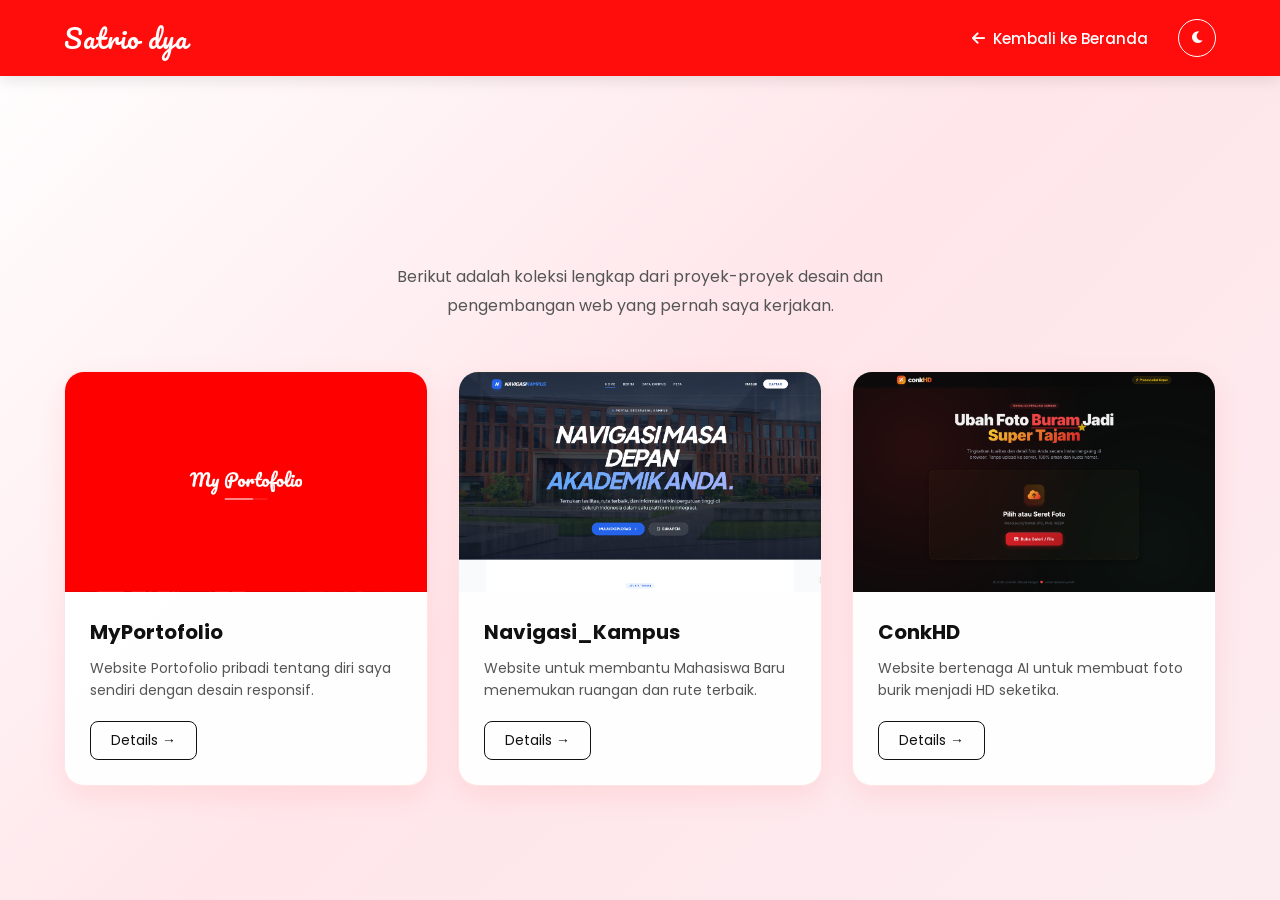
==== projects.html @ 65b89508 "first commit" ====
<!DOCTYPE html>
<html lang="id">
<head>
    <meta charset="UTF-8">
    <meta name="viewport" content="width=device-width, initial-scale=1.0">
    <title>All Projects | Satrio</title>
    <link href="https://fonts.googleapis.com/css2?family=Pacifico&family=Poppins:wght@300;400;500;600;700&display=swap" rel="stylesheet">
    <link rel="stylesheet" href="https://cdnjs.cloudflare.com/ajax/libs/font-awesome/6.0.0/css/all.min.css">
    <link rel="stylesheet" href="style.css">
</head>
<body>

<nav class="navbar">
    <div class="nav-container">
        <div class="logo">Satrio dya</div>
        <div class="nav-right" style="display: flex; align-items: center; gap: 30px;">
            <ul>
                <li>
                    <a href="index.html" class="nav-link" style="display: flex; align-items: center; gap: 8px;">
                        <i class="fas fa-arrow-left"></i> Kembali ke Beranda
                    </a>
                </li>
            </ul>
            <div class="nav-actions">
                <button id="theme-toggle" class="theme-btn" title="Ubah Tema"><i class="fas fa-moon"></i></button>
            </div>
        </div>
    </div>
</nav>

<section class="portfolio" style="padding-top: 150px; min-height: 100vh; display: flex; flex-direction: column; align-items: center;">
    <h2 class="section-title reveal-text">Semua Proyek Saya</h2>
    <p style="color: var(--text-muted); margin-bottom: 50px; text-align: center; max-width: 600px; line-height: 1.8;">
        Berikut adalah koleksi lengkap dari proyek-proyek desain dan pengembangan web yang pernah saya kerjakan.
    </p>
    
    <div class="project-grid" style="width: 100%; max-width: 1200px;">
        <div class="project-card">
            <div class="card-img"><img src="images/porto.png" alt="porto"></div>
            <div class="card-body">
                <h4>MyPortofolio</h4>
                <p>Website Portofolio pribadi tentang diri saya sendiri dengan desain responsif.</p>
                <a href="#" class="btn-details">Details <span>&rarr;</span></a>
            </div>
        </div>

        <div class="project-card">
            <div class="card-img"><img src="images/navi.png" alt="navigasi"></div>
            <div class="card-body">
                <h4>Navigasi_Kampus</h4>
                <p>Website untuk membantu Mahasiswa Baru menemukan ruangan dan rute terbaik.</p>
                <a href="#" class="btn-details">Details <span>&rarr;</span></a>
            </div>
        </div>

        <div class="project-card">
            <div class="card-img"><img src="images/conkhd.png" alt="HDImg"></div>
            <div class="card-body">
                <h4>ConkHD</h4>
                <p>Website bertenaga AI untuk membuat foto burik menjadi HD seketika.</p>
                <a href="#" class="btn-details">Details <span>&rarr;</span></a>
            </div>
        </div>
        
    </div>
</section>

<div id="project-modal" class="modal">
    <div class="modal-content">
        <span class="close-modal">&times;</span>
        <div class="modal-grid">
            <div class="modal-left">
                <h2 id="modal-title" class="highlight-text">Project Name</h2>
                <p id="modal-desc" style="opacity: 0.8; margin-bottom: 20px; line-height: 1.6;">Description...</p>
                <div class="modal-stats">
                    <div class="m-stat"><span id="modal-tech-count" class="highlight-text">0</span><br>Total Teknologi</div>
                    <div class="m-stat"><span id="modal-feature-count" class="highlight-text">0</span><br>Fitur Utama</div>
                </div>
                <div class="modal-btns">
                    <a href="#" class="btn-live">Live Demo</a>
                    <a href="#" class="btn-git">Github</a>
                </div>
                <div class="key-features">
                    <h3 style="margin-bottom: 10px;">Key Features</h3>
                    <ul id="modal-features-list" style="padding-left: 20px; opacity: 0.8; line-height: 1.8;"></ul>
                </div>
            </div>
            <div class="modal-right">
                <button id="prev-btn" class="slider-btn"><i class="fas fa-chevron-left"></i></button>
                <img id="modal-img" src="" alt="Project Preview">
                <button id="next-btn" class="slider-btn"><i class="fas fa-chevron-right"></i></button>
            </div>
        </div>
    </div>
</div>

<script src="https://cdnjs.cloudflare.com/ajax/libs/gsap/3.12.2/gsap.min.js"></script>
<script src="https://cdnjs.cloudflare.com/ajax/libs/gsap/3.12.2/ScrollTrigger.min.js"></script>
<script src="script.js"></script>
</body>
</html>
---- style.css ----
/* =========================================
   1. CSS VARIABLES & THEMES
   ========================================= */
:root {
    /* LIGHT MODE */
    --bg-gradient: linear-gradient(135deg, #ffffff 0%, #ffe6ea 50%, #fcecf0 100%);
    --bg-body: #ffffff; /* Tambahan wajib untuk warna ikon Social Media */
    --text-main: #111111;
    --text-muted: #555555;
    --nav-bg: rgba(255, 0, 0, 0.95); /* Merah transparan untuk efek glass */
    --nav-text: #ffffff;
    --card-bg: rgba(255, 255, 255, 0.95);
    --border-color: rgba(255, 0, 0, 0.1);
    --accent: #ff0000;
    --input-bg: #ffffff;
    --modal-bg: #f9f9f9;
    --modal-text: #111111;
    --box-shadow: rgba(255, 0, 0, 0.08);
}

body.dark-mode {
    /* DARK MODE */
    --bg-gradient: linear-gradient(135deg, #1f0508 0%, #121212 50%, #2a080d 100%);
    --bg-body: #121212; /* Tambahan wajib untuk warna ikon Social Media */
    --text-main: #f0f0f0;
    --text-muted: #aaaaaa;
    --nav-bg: rgba(26, 26, 26, 0.95);
    --nav-text: #ff4d4d;
    --card-bg: rgba(30, 30, 30, 0.85);
    --border-color: rgba(255, 77, 77, 0.15);
    --accent: #ff4d4d;
    --input-bg: #2a2a2a;
    --modal-bg: #1a1a1a;
    --modal-text: #ffffff;
    --box-shadow: rgba(0, 0, 0, 0.5);
}

/* =========================================
   2. GLOBAL STYLES & REVEAL ANIMATION
   ========================================= */
* { margin: 0; padding: 0; box-sizing: border-box; font-family: 'Poppins', sans-serif; }
html { scroll-behavior: smooth; }
body { 
    background-image: var(--bg-gradient); 
    background-attachment: fixed;
    color: var(--text-main); 
    overflow-x: hidden; 
    transition: background 0.5s, color 0.5s; 
    overscroll-behavior-y: none; 
}

.highlight-text { color: var(--accent); font-weight: bold; }

/* Animasi Judul Saat Scroll */
.section-title { font-size: clamp(30px, 5vw, 42px); font-weight: 800; margin-bottom: 50px; text-align: center; text-transform: uppercase;}
.reveal-text { opacity: 0; transform: translateY(30px); letter-spacing: 0px; transition: 1s cubic-bezier(0.17, 0.67, 0.83, 0.67); }
.reveal-text.active { opacity: 1; transform: translateY(0); letter-spacing: 3px; }

/* =========================================
   3. GATE & SPLASH SCREEN
   ========================================= */
#gate-screen { position: fixed; inset: 0; z-index: 9999999; background: #0f0f13; display: flex; justify-content: center; align-items: center; text-align: center; color: white; transition: 0.8s; }
.gate-content { display: flex; flex-direction: column; align-items: center; gap: 20px;}
.gate-title { font-family: 'Pacifico', cursive; font-size: clamp(36px, 6vw, 60px); color: #ff4d4d; margin: 0; text-shadow: 0 0 20px rgba(255, 77, 77, 0.3);}
.gate-subtitle { font-size: 16px; color: #a0a0a0; margin-bottom: 20px;}
.enter-btn { background: linear-gradient(135deg, #ff0000, #ff4d4d); color: white; border: none; padding: 15px 40px; font-size: 18px; font-weight: 700; border-radius: 50px; cursor: pointer; transition: 0.3s ease; box-shadow: 0 10px 30px rgba(255, 0, 0, 0.4); display: flex; align-items: center; gap: 10px; }
.enter-btn:hover { transform: translateY(-5px) scale(1.05); }

#splash-screen { position: fixed; inset: 0; z-index: 999999; background: #0a0002; display: flex; justify-content: center; align-items: center; visibility: hidden; opacity: 0; transition: 0.5s; }
.bg-orb { position: absolute; border-radius: 50%; filter: blur(90px); opacity: 0.5; z-index: 1; animation: moveOrb 8s infinite alternate ease-in-out; }
.orb-1 { width: 400px; height: 400px; background: #ff0044; top: -100px; left: -100px; }
.orb-2 { width: 500px; height: 500px; background: #6600ff; bottom: -150px; right: -100px; animation-delay: -2s;}
.orb-3 { width: 300px; height: 300px; background: #ff8800; top: 30%; left: 40%; animation-delay: -4s;}
@keyframes moveOrb { 0% { transform: translate(0, 0) scale(1); } 100% { transform: translate(100px, 50px) scale(1.2); } }

.night { position: absolute; inset: 0; transform: rotateZ(-45deg); z-index: 2; }
.shooting_star { position: absolute; height: 2px; background: linear-gradient(-45deg, #ffffff, rgba(0,0,255,0)); border-radius: 999px; filter: drop-shadow(0 0 6px #ffffff); animation: tail 3s ease-in-out infinite, shooting 3s ease-in-out infinite; }
.shooting_star::before, .shooting_star::after { content: ''; position: absolute; top: calc(50% - 1px); right: 0; height: 2px; background: linear-gradient(-45deg, rgba(0,0,255,0), #ffffff, rgba(0,0,255,0)); border-radius: 100%; animation: shining 3s ease-in-out infinite; }
.shooting_star::before { transform: translateX(50%) rotateZ(45deg); } .shooting_star::after { transform: translateX(50%) rotateZ(-45deg); }
.shooting_star:nth-child(1) { top: 20%; left: 10%; animation-delay: 0s; } .shooting_star:nth-child(2) { top: 40%; left: 80%; animation-delay: 1.2s; } .shooting_star:nth-child(3) { top: 70%; left: 30%; animation-delay: 0.6s; } .shooting_star:nth-child(4) { top: 10%; left: 60%; animation-delay: 2.5s; }
@keyframes tail { 0% { width: 0; } 30% { width: 150px; } 100% { width: 0; } }
@keyframes shooting { 0% { transform: translateX(0); } 100% { transform: translateX(800px); } }
@keyframes shining { 0% { width: 0; } 50% { width: 30px; } 100% { width: 0; } }

.splash-content { z-index: 10; text-align: center; position: relative; }
.splash-logo { font-family: 'Pacifico', cursive; font-size: clamp(40px, 8vw, 80px); color: white; margin-bottom: 20px; text-shadow: 0 5px 20px rgba(0,0,0,0.5);}
.loading-bar { width: 250px; height: 6px; background: rgba(255, 255, 255, 0.2); border-radius: 10px; overflow: hidden; position: relative; margin: 0 auto; }
.progress { width: 0%; height: 100%; background: #ffffff; position: absolute; left: 0; top: 0; }

/* =========================================
   4. NAVBAR (GLASSMORPHISM)
   ========================================= */
.navbar { 
    background: var(--nav-bg); 
    padding: 15px 5%; 
    display: flex; 
    justify-content: center; 
    position: fixed; 
    top: 0; left: 0; width: 100%; z-index: 1000; 
    backdrop-filter: blur(10px); -webkit-backdrop-filter: blur(10px);
    box-shadow: 0 4px 15px rgba(0,0,0,0.1); transition: 0.4s; 
}
.nav-container { width: 100%; max-width: 1200px; display: flex; justify-content: space-between; align-items: center; }
.logo { font-family: 'Pacifico', cursive; font-size: 26px; color: var(--nav-text); letter-spacing: 1px;}
.nav-right { display: flex; align-items: center; gap: 30px; }
.nav-actions { display: flex; align-items: center; gap: 15px; }

.navbar ul { display: flex; list-style: none; gap: 25px; margin: 0; padding: 0; }
.navbar ul li a { 
    text-decoration: none; color: var(--nav-text); font-weight: 500; font-size: 15px; 
    position: relative; padding: 5px 0; transition: 0.3s; 
}
/* Efek Hover Garis Bawah */
.navbar ul li a::after { content: ''; position: absolute; bottom: 0; left: 0; width: 0; height: 2px; background: var(--nav-text); transition: 0.3s ease;}
.navbar ul li a:hover::after { width: 100%; }

.theme-btn, .hamburger-btn { 
    background: transparent; border: 1.5px solid var(--nav-text); color: var(--nav-text); 
    width: 38px; height: 38px; border-radius: 50%; cursor: pointer; 
    display: flex; align-items: center; justify-content: center; transition: 0.3s ease; 
}
.theme-btn:hover { background: var(--nav-text); color: var(--nav-bg); }
.hamburger-btn { display: none; border: none; font-size: 24px; width: auto; height: auto;}

/* =========================================
   5. HERO SECTION
   ========================================= */
.hero { padding: 120px 5% 80px; display: flex; flex-direction: column; align-items: center; } 
.hello { font-family: 'Pacifico', cursive; font-size: clamp(32px, 5vw, 48px); margin-bottom: 30px; color: var(--text-main); }
.hero-card { 
    background: var(--card-bg); backdrop-filter: blur(10px); 
    border-radius: 30px; padding: 60px; display: flex; align-items: center; justify-content: space-between; gap: 40px; 
    width: 100%; max-width: 1250px; box-shadow: 0 20px 40px var(--box-shadow); border: 1px solid var(--border-color); 
}
.hero-left { flex: 1.2; } .hero-right { flex: 0.8; display: flex; justify-content: center; }
.hero-title { font-size: clamp(30px, 4vw, 56px); font-weight: 800; line-height: 1.2;}
.hero-title span { color: var(--accent); }
.hero-subtitle { font-size: clamp(18px, 2.5vw, 32px); font-weight: 700; margin: 15px 0; color: var(--text-main); min-height: 1.5em;}
.hero-desc { font-size: 15px; line-height: 1.8; margin-bottom: 30px; text-align: justify; color: var(--text-muted); }

.btn-group { display: flex; gap: 15px; flex-wrap: wrap;}
.btn-primary, .btn-outline { padding: 12px 30px; border-radius: 8px; font-weight: 700; text-decoration: none; transition: 0.3s; text-align: center;}
.btn-primary { background: var(--accent); color: white; }
.btn-outline { background: transparent; color: var(--accent); border: 2px solid var(--accent); }
.btn-primary:hover, .btn-outline:hover { transform: translateY(-3px); box-shadow: 0 10px 20px var(--box-shadow); }
.btn-outline:hover { background: var(--accent); color: white; border-color: var(--accent); }

/* Morphing Blob Frame */
.hero-photo-frame { 
    width: 320px; height: 320px; border: 6px solid var(--accent); 
    border-radius: 30% 70% 70% 30% / 30% 30% 70% 70%; 
    animation: morphBlob 8s ease-in-out infinite; overflow: hidden; box-shadow: 0 15px 30px var(--box-shadow);
}
.hero-photo-frame img { width: 100%; height: 100%; object-fit: cover; }
@keyframes morphBlob { 0% { border-radius: 30% 70% 70% 30%; } 50% { border-radius: 70% 30% 30% 70%; } 100% { border-radius: 30% 70% 70% 30%; } }
.float-anim { animation: floating 4s ease-in-out infinite; }
@keyframes floating { 0%, 100% { transform: translateY(0px); } 50% { transform: translateY(-15px); } }

/* =========================================
   6. ABOUT SECTION 
   ========================================= */
.about { padding: 80px 5%; display: flex; flex-direction: column; align-items: center; }
.about-content { display: flex; align-items: center; justify-content: center; gap: 60px; max-width: 1100px; width: 100%; }
.about-avatar { flex: 0 0 300px; width: 300px; height: 300px; border-radius: 50%; border: 6px solid var(--accent); overflow: hidden; box-shadow: 0 10px 30px var(--box-shadow); transition: 0.3s ease;}
.avatar-img { width: 100%; height: 100%; object-fit: cover; }
.about-avatar:hover { transform: scale(1.05); }
.about-text { flex: 1; text-align: justify; color: var(--text-muted); line-height: 1.8;}
.about-text h3 { color: var(--accent); font-size: 28px; margin-bottom: 15px; }
.info-grid { display: grid; grid-template-columns: repeat(2, 1fr); gap: 15px; margin-top: 25px; }
.info { background: var(--accent); color: white; padding: 15px; border-radius: 12px; font-size: 13px; }
.info span { font-weight: 700; font-size: 15px; display: block; }

/* =========================================
   7. TIMELINE PENGALAMAN 
   ========================================= */
.experience { padding: 80px 5%; display: flex; flex-direction: column; align-items: center; }
.timeline { position: relative; max-width: 900px; width: 100%; margin: 0 auto; border-left: 4px solid var(--border-color); padding-left: 40px;}
.timeline-item { position: relative; margin-bottom: 40px; width: 100%; }
.timeline-dot { position: absolute; left: -52px; width: 22px; height: 22px; background: var(--accent); border: 4px solid #fff; top: 10px; border-radius: 50%; box-shadow: 0 0 10px rgba(255,0,0,0.4);}
.timeline-content { padding: 30px; background: var(--card-bg); border-radius: 20px; box-shadow: 0 10px 30px var(--box-shadow); border: 1px solid var(--border-color); transition: 0.3s; }
.timeline-content:hover { transform: scale(1.02); border-color: var(--accent); }
.timeline-content h3 { color: var(--accent); font-size: 20px; font-weight: 700; margin-bottom: 5px;}
.timeline-content h4 { font-size: 15px; color: var(--text-main); margin-bottom: 15px; font-weight: 600;}
.timeline-date { display: inline-block; padding: 4px 12px; background: rgba(255,0,0,0.1); color: var(--accent); border-radius: 50px; font-size: 12px; font-weight: bold; margin-bottom: 15px; }
.timeline-content p { color: var(--text-muted); font-size: 14px; line-height: 1.7; }

/* =========================================
   8. PORTFOLIO & TABS
   ========================================= */
.portfolio { padding: 80px 5%; display: flex; flex-direction: column; align-items: center; width: 100%; }
.portfolio-content { width: 100%; max-width: 1200px; }
.tab-container { margin-bottom: 40px; display: flex; justify-content: center; width: 100%; }
.tab-box { position: relative; display: flex; background: var(--card-bg); padding: 5px; border-radius: 50px; border: 1px solid var(--border-color); box-shadow: 0 5px 15px var(--box-shadow); overflow-x: auto; max-width: 100%;}
.tab-box::-webkit-scrollbar { display: none; } 
.tab-btn { position: relative; background: transparent; border: none; padding: 12px 30px; font-size: 14px; font-weight: 700; cursor: pointer; z-index: 2; color: var(--text-main); white-space: nowrap; transition: 0.3s;}
.tab-btn.active { color: #ffffff; }
.tab-glider { position: absolute; height: calc(100% - 10px); background: var(--accent); border-radius: 40px; top: 5px; left: 5px; z-index: 1; transition: 0.4s cubic-bezier(0.4, 0, 0.2, 1); }

/* Logika Tab Fix: Pastikan yang tidak aktif dihilangkan dari display */
.tab-panel { display: none; width: 100%; }
.tab-panel.active { display: block; animation: fadeIn 0.6s forwards; }
@keyframes fadeIn { from { opacity: 0; transform: translateY(15px); } to { opacity: 1; transform: translateY(0); } }

/* Grid Project & Cert */
.project-grid, .certificate-grid { display: grid; grid-template-columns: repeat(3, 1fr); gap: 30px; }
.project-card, .cert-card { background: var(--card-bg); border-radius: 20px; overflow: hidden; border: 1px solid var(--border-color); box-shadow: 0 10px 30px var(--box-shadow); transition: 0.4s; }
.project-card:hover, .cert-card:hover { transform: translateY(-8px); border-color: var(--accent); }
.card-img, .cert-img-container { height: 220px; overflow: hidden; background: #f0f0f0;}
.card-img img, .cert-img-container img { width: 100%; height: 100%; object-fit: cover; transition: 0.5s; }
.project-card:hover img, .cert-card:hover img { transform: scale(1.1); }
.card-body, .cert-info { padding: 25px; }
.card-body h4, .cert-info h4 { font-size: 20px; margin-bottom: 10px; font-weight: 700; color: var(--text-main);}
.card-body p { font-size: 14px; color: var(--text-muted); line-height: 1.6; margin-bottom: 20px; }

.btn-details { display: inline-block; background: transparent; color: var(--text-main); border: 1px solid var(--text-main); padding: 8px 20px; border-radius: 8px; text-decoration: none; font-size: 14px; transition: 0.3s;}
.btn-details:hover { background: var(--accent); border-color: var(--accent); color: white;}
.view-all-wrapper { display: flex; justify-content: center; margin-top: 50px; }
.view-all-btn { display: inline-flex; align-items: center; gap: 10px; padding: 15px 40px; font-size: 16px; border-radius: 50px; text-decoration: none; }

/* Grid Tech Stack */
.tech-grid { display: grid; grid-template-columns: repeat(auto-fit, minmax(130px, 1fr)); gap: 20px; }
.tech-item { background: var(--card-bg); padding: 25px 15px; border-radius: 20px; text-align: center; border: 1px solid var(--border-color); box-shadow: 0 10px 20px var(--box-shadow); transition: 0.3s; }
.tech-item:hover { transform: translateY(-8px); border-color: var(--accent); }
.tech-icon img { width: 55px; height: 55px; object-fit: contain; margin-bottom: 15px; filter: grayscale(20%); transition: 0.3s;}
.tech-item:hover .tech-icon img { filter: grayscale(0%); transform: scale(1.1); }
.tech-item span { color: var(--text-main); font-weight: 600; font-size: 14px;}

/* =========================================
   9. CONTACT FORM 
   ========================================= */
.contact { padding: 100px 5%; width: 100%; display: flex; flex-direction: column; align-items: center;}
.contact-container { width: 100%; max-width: 1200px; }
.contact-wrapper { display: grid; grid-template-columns: 1fr 1fr; gap: 60px; align-items: flex-start; margin-top: 20px;}

.contact-info { padding-right: 20px; }
.contact-title { font-size: 32px; color: var(--accent); margin-bottom: 20px; }
.hero-desc { color: var(--text-muted); line-height: 1.8; font-size: 15px; }

.contact-details { margin-top: 20px; }
.contact-details p { margin-bottom: 10px; color: var(--text-main); font-size: 15px; }

/* PERBAIKAN WARNA IKON SOCIAL MEDIA */
.social-links { display: flex; gap: 15px; margin-top: 25px; }
.social-links a { 
    width: 45px; height: 45px; 
    background: var(--text-main); 
    color: var(--bg-body); /* Mengambil warna background agar terlihat */
    display: flex; align-items: center; justify-content: center; 
    border-radius: 50%; font-size: 20px; text-decoration: none; transition: 0.3s; 
}
.social-links a:hover { transform: translateY(-5px); background: var(--accent); color: white;}

.contact-form-card { background: var(--card-bg); padding: 40px; border-radius: 30px; border: 1px solid var(--border-color); box-shadow: 0 15px 35px var(--box-shadow); }
.form-group { display: flex; flex-direction: column; margin-bottom: 25px; width: 100%; }
.form-group label { font-weight: 600; margin-bottom: 10px; color: var(--text-main); font-size: 14px; text-align: left;}
.form-group input, .form-group textarea { width: 100%; padding: 15px; border-radius: 12px; border: 1.5px solid var(--border-color); background: var(--input-bg); color: var(--text-main); font-family: inherit; font-size: 14px; transition: 0.3s;}
.form-group input:focus, .form-group textarea:focus { border-color: var(--accent); outline: none; box-shadow: 0 0 10px rgba(255,0,0,0.1);}

.btn-send { width: 100%; padding: 16px; background: var(--accent); color: white; border: none; border-radius: 12px; font-weight: 700; font-size: 16px; cursor: pointer; transition: 0.3s; display: flex; justify-content: center; align-items: center; gap: 10px;}
.btn-send:hover { background: #cc0000; transform: translateY(-3px); box-shadow: 0 10px 25px rgba(255,0,0,0.3);}

/* =========================================
   10. MODAL & PREVIEW
   ========================================= */
.modal { display: none; position: fixed; z-index: 2000; left: 0; top: 0; width: 100%; height: 100%; background: rgba(0,0,0,0.85); overflow-y: auto; padding: 20px; backdrop-filter: blur(5px);}
.modal-content { background: var(--modal-bg); color: var(--modal-text); margin: 5vh auto; padding: 40px; width: 100%; max-width: 900px; border-radius: 20px; position: relative; }
.close-modal { position: absolute; right: 25px; top: 15px; font-size: 40px; cursor: pointer; color: #888; transition: 0.3s;}
.close-modal:hover { color: var(--accent); }
.modal-grid { display: grid; grid-template-columns: 1fr 1fr; gap: 40px; align-items: center;}
.m-stat span { font-size: 28px; font-weight: 700; color: var(--accent); }
.modal-btns { display: flex; gap: 10px; margin-bottom: 20px; }
.btn-live, .btn-git { padding: 12px 15px; border-radius: 8px; text-decoration: none; flex: 1; text-align: center; font-size: 14px; font-weight: 600; transition: 0.3s; }
.btn-live { background: #3b82f6; color: white; }
.btn-git { background: var(--card-bg); color: var(--text-main); border: 1px solid var(--border-color); }
.key-features { background: var(--input-bg); padding: 20px; border-radius: 15px; color: var(--text-main); }
.key-features ul { padding-left: 20px; font-size: 14px;}
.modal-right { position: relative; display: flex; align-items: center; justify-content: center; overflow: hidden; border-radius: 15px; background: #000;}
#modal-img { width: 100%; max-height: 400px; object-fit: contain; }
.slider-btn { position: absolute; top: 50%; transform: translateY(-50%); background: rgba(0, 0, 0, 0.5); color: white; border: none; width: 40px; height: 40px; border-radius: 50%; cursor: pointer; display: flex; align-items: center; justify-content: center; font-size: 16px; transition: 0.3s; z-index: 10; }
.slider-btn:hover { background: var(--accent); }
#prev-btn { left: 10px; } #next-btn { right: 10px; }

.fullscreen-preview { display: none; position: fixed; top: 0; left: 0; width: 100%; height: 100%; background: rgba(0, 0, 0, 0.9); z-index: 9999; justify-content: center; align-items: center; cursor: zoom-out; }
#img-preview { max-width: 95%; max-height: 90%; border-radius: 10px; }
.close-preview { position: absolute; top: 20px; right: 30px; color: white; font-size: 40px; cursor: pointer; }

/* =========================================
   11. RESPONSIVE MOBILE & TABLET
   ========================================= */
@media (max-width: 1024px) {
    .navbar { padding: 15px 5%; }
    .hero-card, .about-content, .contact-wrapper { flex-direction: column; text-align: center; gap: 40px;}
    .hero-right, .about-avatar { order: -1; }
    .hero-photo-frame { max-width: 280px; margin: 0 auto; }
    .project-grid, .certificate-grid { grid-template-columns: repeat(2, 1fr); }
    .contact-info { padding-right: 0; display: flex; flex-direction: column; align-items: center;}
    .contact-info p { text-align: center; }
    .modal-grid { grid-template-columns: 1fr; } 
    .modal-right { order: -1; } 
}
@media (max-width: 768px) {
    .hero, .about, .experience, .portfolio, .contact { padding: 100px 5% 50px; }
    .hero-card { padding: 40px 20px; }
    .hamburger-btn { display: block; }
    .navbar ul { position: absolute; top: 100%; left: 0; width: 100%; background: var(--nav-bg); flex-direction: column; gap: 0; text-align: center; max-height: 0; overflow: hidden; transition: 0.3s; box-shadow: 0 5px 10px rgba(0,0,0,0.1); }
    .navbar ul.active { max-height: 400px; padding: 10px 0; }
    .navbar ul li { padding: 15px 0; }
    
    .timeline::after { left: 20px; }
    .timeline-item { padding-left: 50px; }
    .timeline-dot { left: 10px; }

    .project-grid, .certificate-grid { grid-template-columns: 1fr; }
    .tech-grid { grid-template-columns: repeat(3, 1fr); gap: 15px; }
    .info-grid { grid-template-columns: 1fr; } 
    .about-avatar { width: 220px; height: 220px; border-width: 4px;}
    .contact-form-card { padding: 30px 20px; }
}
@media (max-width: 480px) {
    .tech-grid { grid-template-columns: repeat(2, 1fr); } 
    .hero-title { font-size: 32px; }
}
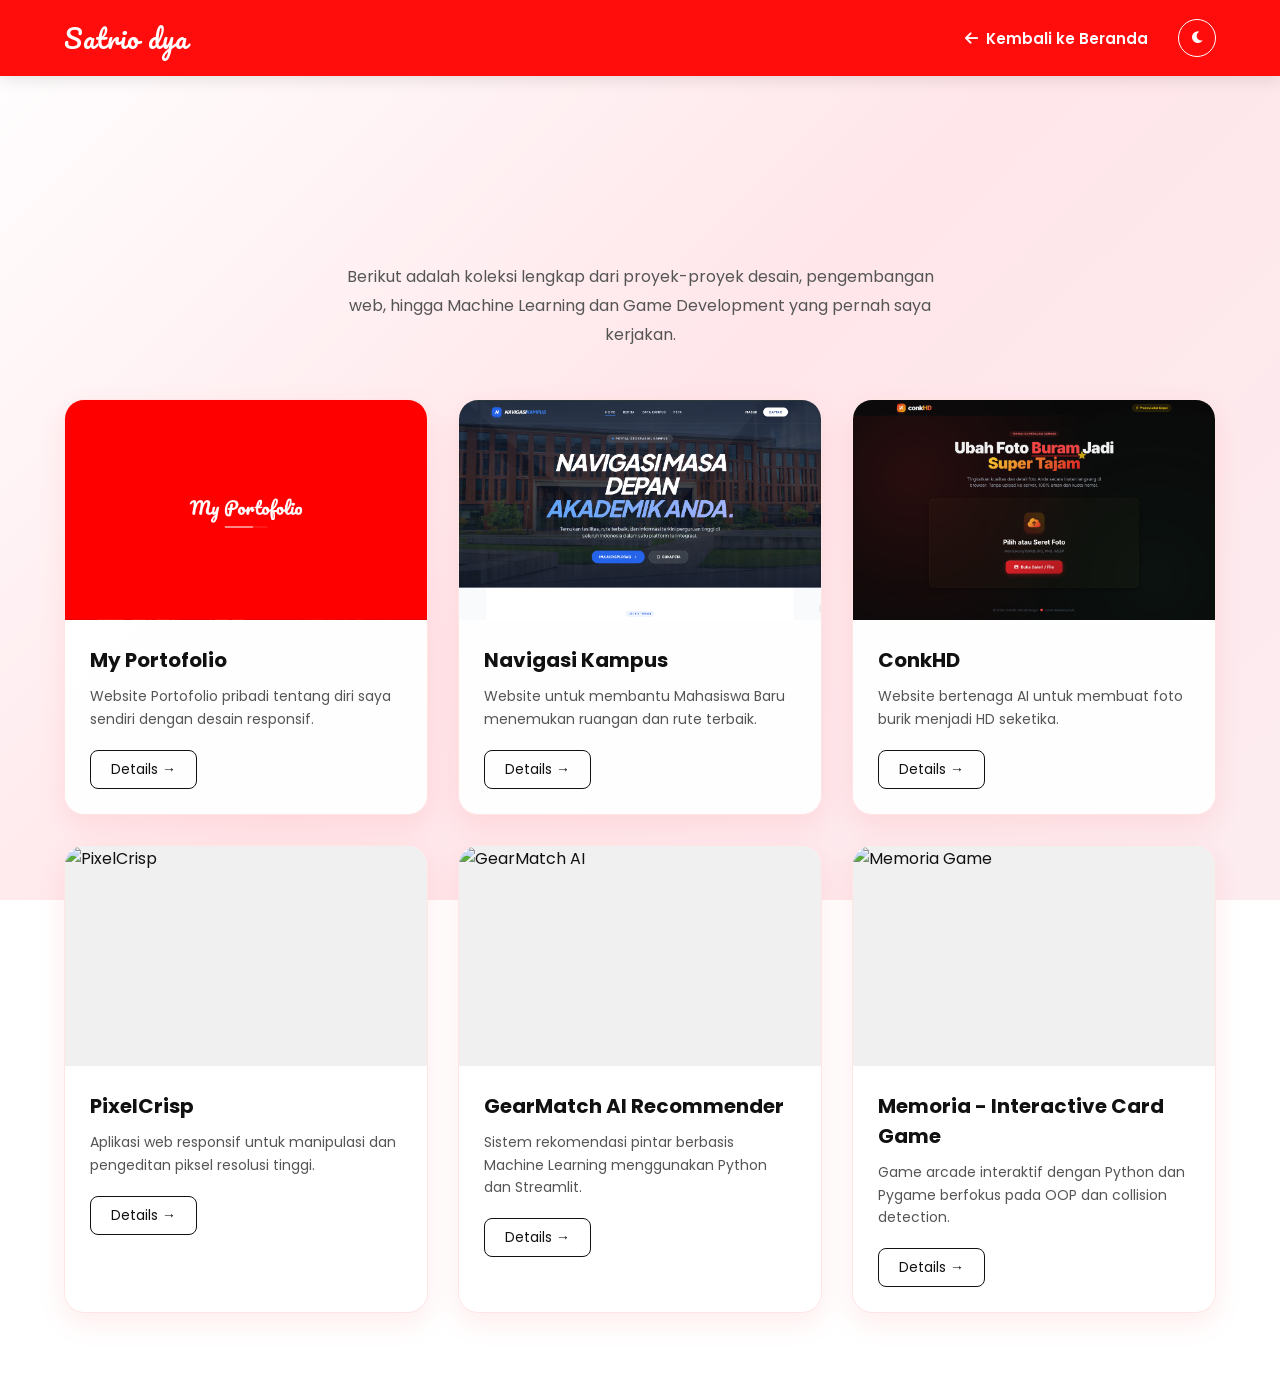
==== commit b4adc07e: "Update projects.html" ====
--- a/projects.html
+++ b/projects.html
@@ -7,16 +7,26 @@
     <link href="https://fonts.googleapis.com/css2?family=Pacifico&family=Poppins:wght@300;400;500;600;700&display=swap" rel="stylesheet">
     <link rel="stylesheet" href="https://cdnjs.cloudflare.com/ajax/libs/font-awesome/6.0.0/css/all.min.css">
     <link rel="stylesheet" href="style.css">
+    <style>
+        /* CSS khusus halaman project untuk menghilangkan garis bawah di tombol back */
+        .navbar ul li a.btn-back::after {
+            display: none;
+        }
+        .navbar ul li a.btn-back:hover {
+            opacity: 0.8;
+            color: var(--nav-text);
+        }
+    </style>
 </head>
 <body>
 
 <nav class="navbar">
     <div class="nav-container">
         <div class="logo">Satrio dya</div>
-        <div class="nav-right" style="display: flex; align-items: center; gap: 30px;">
+        <div class="nav-right">
             <ul>
                 <li>
-                    <a href="index.html" class="nav-link" style="display: flex; align-items: center; gap: 8px;">
+                    <a href="index.html" class="nav-link btn-back" style="display: flex; align-items: center; gap: 8px; font-weight: 600;">
                         <i class="fas fa-arrow-left"></i> Kembali ke Beranda
                     </a>
                 </li>
@@ -28,17 +38,18 @@
     </div>
 </nav>
 
-<section class="portfolio" style="padding-top: 150px; min-height: 100vh; display: flex; flex-direction: column; align-items: center;">
+<section class="portfolio" style="padding-top: 150px; min-height: 100vh; display: flex; flex-direction: column; align-items: center; padding-bottom: 80px;">
     <h2 class="section-title reveal-text">Semua Proyek Saya</h2>
     <p style="color: var(--text-muted); margin-bottom: 50px; text-align: center; max-width: 600px; line-height: 1.8;">
-        Berikut adalah koleksi lengkap dari proyek-proyek desain dan pengembangan web yang pernah saya kerjakan.
+        Berikut adalah koleksi lengkap dari proyek-proyek desain, pengembangan web, hingga Machine Learning dan Game Development yang pernah saya kerjakan.
     </p>
     
     <div class="project-grid" style="width: 100%; max-width: 1200px;">
+        
         <div class="project-card">
             <div class="card-img"><img src="images/porto.png" alt="porto"></div>
             <div class="card-body">
-                <h4>MyPortofolio</h4>
+                <h4>My Portofolio</h4>
                 <p>Website Portofolio pribadi tentang diri saya sendiri dengan desain responsif.</p>
                 <a href="#" class="btn-details">Details <span>&rarr;</span></a>
             </div>
@@ -47,7 +58,7 @@
         <div class="project-card">
             <div class="card-img"><img src="images/navi.png" alt="navigasi"></div>
             <div class="card-body">
-                <h4>Navigasi_Kampus</h4>
+                <h4>Navigasi Kampus</h4>
                 <p>Website untuk membantu Mahasiswa Baru menemukan ruangan dan rute terbaik.</p>
                 <a href="#" class="btn-details">Details <span>&rarr;</span></a>
             </div>
@@ -58,6 +69,33 @@
             <div class="card-body">
                 <h4>ConkHD</h4>
                 <p>Website bertenaga AI untuk membuat foto burik menjadi HD seketika.</p>
+                <a href="#" class="btn-details">Details <span>&rarr;</span></a>
+            </div>
+        </div>
+
+        <div class="project-card">
+            <div class="card-img"><img src="images/pixel1.png" alt="PixelCrisp"></div>
+            <div class="card-body">
+                <h4>PixelCrisp</h4>
+                <p>Aplikasi web responsif untuk manipulasi dan pengeditan piksel resolusi tinggi.</p>
+                <a href="#" class="btn-details">Details <span>&rarr;</span></a>
+            </div>
+        </div>
+
+        <div class="project-card">
+            <div class="card-img"><img src="images/gear.png" alt="GearMatch AI"></div>
+            <div class="card-body">
+                <h4>GearMatch AI Recommender</h4>
+                <p>Sistem rekomendasi pintar berbasis Machine Learning menggunakan Python dan Streamlit.</p>
+                <a href="#" class="btn-details">Details <span>&rarr;</span></a>
+            </div>
+        </div>
+
+        <div class="project-card">
+            <div class="card-img"><img src="images/memory.png" alt="Memoria Game"></div>
+            <div class="card-body">
+                <h4>Memoria - Interactive Card Game</h4>
+                <p>Game arcade interaktif dengan Python dan Pygame berfokus pada OOP dan collision detection.</p>
                 <a href="#" class="btn-details">Details <span>&rarr;</span></a>
             </div>
         </div>
@@ -80,7 +118,7 @@
                     <a href="#" class="btn-live">Live Demo</a>
                     <a href="#" class="btn-git">Github</a>
                 </div>
-                <div class="key-features">
+                <div class="key-features" style="margin-top: 20px;">
                     <h3 style="margin-bottom: 10px;">Key Features</h3>
                     <ul id="modal-features-list" style="padding-left: 20px; opacity: 0.8; line-height: 1.8;"></ul>
                 </div>
@@ -97,5 +135,6 @@
 <script src="https://cdnjs.cloudflare.com/ajax/libs/gsap/3.12.2/gsap.min.js"></script>
 <script src="https://cdnjs.cloudflare.com/ajax/libs/gsap/3.12.2/ScrollTrigger.min.js"></script>
 <script src="script.js"></script>
+
 </body>
-</html>+</html>
